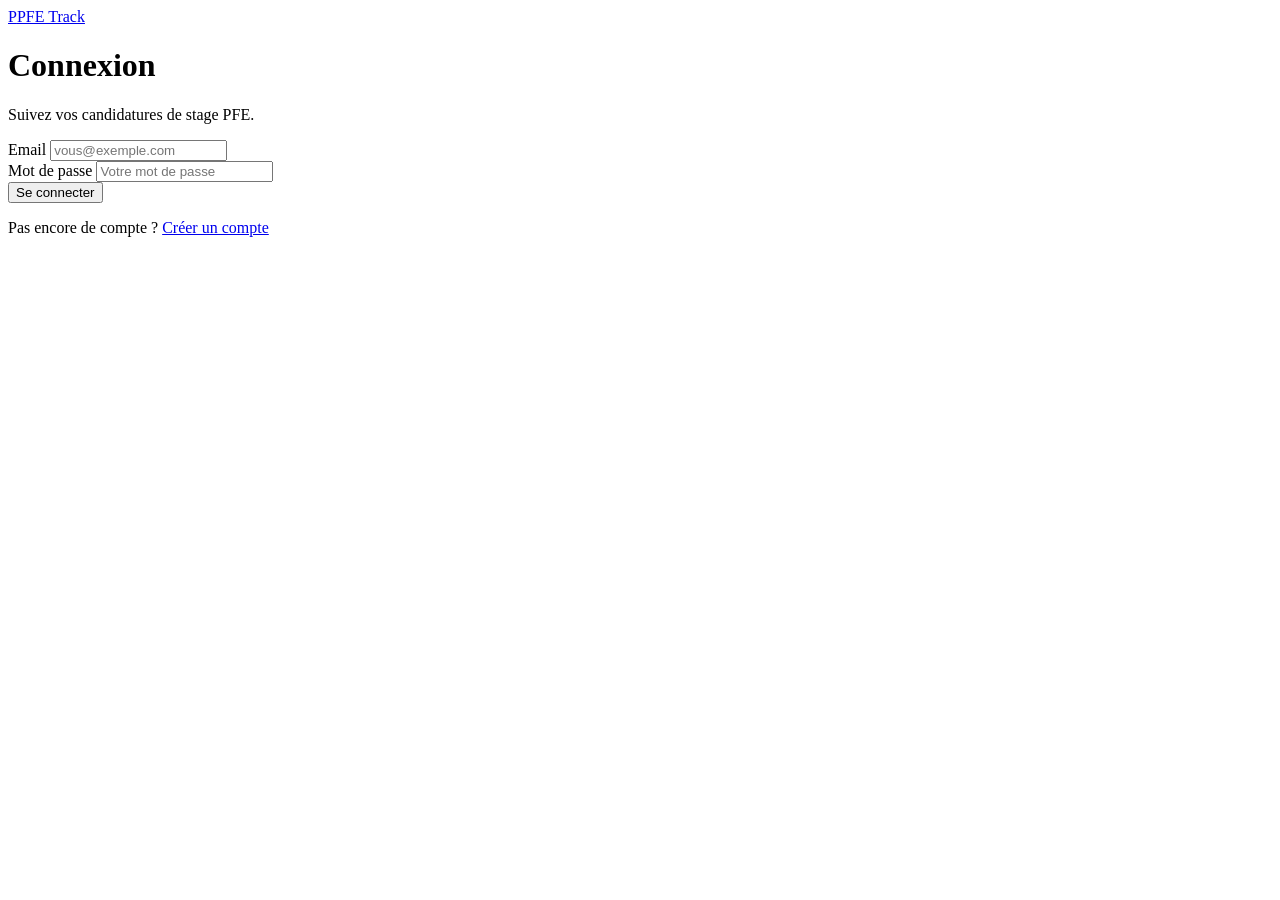
==== frontend/login.html @ f018d50b "Add frontend interfaces" ====
<!DOCTYPE html>
<html lang="fr">
<head>
  <meta charset="UTF-8">
  <meta name="viewport" content="width=device-width, initial-scale=1">
  <title>Connexion — PFE Track</title>
  <link rel="stylesheet" href="css/style.css">
</head>
<body class="auth-page" data-page="login">
  <main class="auth-card">
    <a class="brand" href="index.html"><span class="brand-mark">P</span>PFE Track</a>
    <h1>Connexion</h1>
    <p class="auth-subtitle">Suivez vos candidatures de stage PFE.</p>
 
    <form id="login-form" novalidate>
      <div class="form-group">
        <label for="email" class="required">Email</label>
        <input type="email" id="email" name="email" class="form-control"
               placeholder="vous@exemple.com" autocomplete="email" required>
      </div>
 
      <div class="form-group">
        <label for="password" class="required">Mot de passe</label>
        <input type="password" id="password" name="password" class="form-control"
               placeholder="Votre mot de passe" autocomplete="current-password" required>
      </div>
 
      <button type="submit" class="btn btn-primary btn-block">Se connecter</button>
    </form>
 
    <p class="auth-footer">Pas encore de compte ? <a href="register.html">Créer un compte</a></p>
  </main>
 
  <script src="js/api.js"></script>
  <script src="js/ui.js"></script>
  <script src="js/auth.js"></script>
</body>
</html>
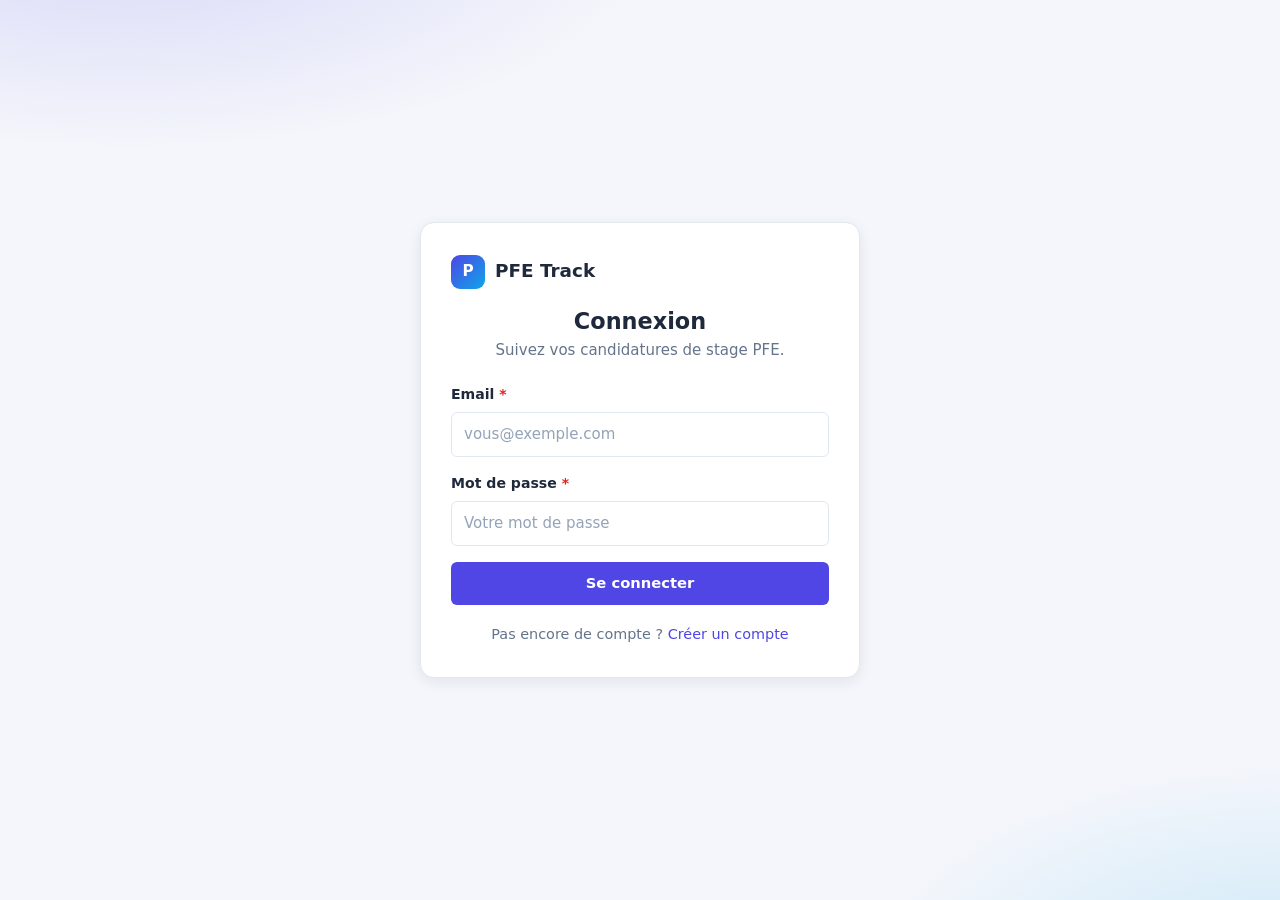
==== commit 273d78a7: "modification de la ligne de connexion sur login.html" ====
--- a/frontend/login.html
+++ b/frontend/login.html
@@ -3,7 +3,7 @@
 <head>
   <meta charset="UTF-8">
   <meta name="viewport" content="width=device-width, initial-scale=1">
-  <title>Connexion — PFE Track</title>
+  <title>CONNEXION — PFE Track</title>
   <link rel="stylesheet" href="css/style.css">
 </head>
 <body class="auth-page" data-page="login">
--- a/frontend/css/style.css
+++ b/frontend/css/style.css
@@ -0,0 +1,855 @@
+/* ==========================================================================
+   PFE Track — style.css
+   Feuille de style commune à toutes les pages.
+ 
+   Conventions utilisées par le JS :
+   - Badge de statut   : class="badge badge--<slug>" où slug = statut en minuscules,
+                         espaces remplacés par "-"
+                         (ex. "Application Sent" -> badge--application-sent)
+   - Badge de priorité : class="badge badge--low | badge--medium | badge--high"
+   - Messages          : .toast-container > .toast.toast--success | --error | --info
+   - Chargement        : .loading-overlay (plein écran) ou .btn.is-loading (bouton)
+   - Masquer           : .hidden
+   ========================================================================== */
+ 
+/* ---------- 1. Variables ---------- */
+:root {
+  --c-primary: #4f46e5;
+  --c-primary-dark: #4338ca;
+  --c-primary-soft: #eef2ff;
+  --c-accent: #0ea5e9;
+ 
+  --c-bg: #f4f6fb;
+  --c-surface: #ffffff;
+  --c-border: #e2e8f0;
+  --c-text: #1e293b;
+  --c-text-muted: #64748b;
+ 
+  --c-success: #16a34a;
+  --c-success-soft: #dcfce7;
+  --c-warning: #d97706;
+  --c-warning-soft: #fef3c7;
+  --c-danger: #dc2626;
+  --c-danger-soft: #fee2e2;
+  --c-info: #0284c7;
+  --c-info-soft: #e0f2fe;
+  --c-violet: #7c3aed;
+  --c-violet-soft: #ede9fe;
+  --c-grey-soft: #f1f5f9;
+ 
+  --radius: 10px;
+  --radius-sm: 6px;
+  --shadow-sm: 0 1px 2px rgba(15, 23, 42, 0.06);
+  --shadow: 0 4px 14px rgba(15, 23, 42, 0.08);
+  --shadow-lg: 0 20px 40px rgba(15, 23, 42, 0.18);
+ 
+  --font: system-ui, -apple-system, "Segoe UI", Roboto, "Helvetica Neue", Arial, sans-serif;
+  --navbar-h: 64px;
+  --transition: 0.18s ease;
+}
+ 
+/* ---------- 2. Reset & base ---------- */
+*,
+*::before,
+*::after {
+  box-sizing: border-box;
+}
+ 
+html {
+  -webkit-text-size-adjust: 100%;
+}
+ 
+body {
+  margin: 0;
+  font-family: var(--font);
+  font-size: 15px;
+  line-height: 1.55;
+  color: var(--c-text);
+  background: var(--c-bg);
+  min-height: 100vh;
+}
+ 
+h1, h2, h3, h4 {
+  margin: 0 0 0.5em;
+  line-height: 1.25;
+  font-weight: 650;
+}
+ 
+h1 { font-size: 1.65rem; }
+h2 { font-size: 1.25rem; }
+h3 { font-size: 1.05rem; }
+ 
+p { margin: 0 0 1em; }
+ 
+a {
+  color: var(--c-primary);
+  text-decoration: none;
+}
+a:hover { text-decoration: underline; }
+ 
+img { max-width: 100%; display: block; }
+ 
+button, input, select, textarea { font: inherit; color: inherit; }
+ 
+:focus-visible {
+  outline: 3px solid rgba(79, 70, 229, 0.45);
+  outline-offset: 2px;
+}
+ 
+.hidden { display: none !important; }
+ 
+.text-muted { color: var(--c-text-muted); }
+.text-center { text-align: center; }
+ 
+.sr-only {
+  position: absolute;
+  width: 1px;
+  height: 1px;
+  padding: 0;
+  margin: -1px;
+  overflow: hidden;
+  clip: rect(0, 0, 0, 0);
+  white-space: nowrap;
+  border: 0;
+}
+ 
+/* ---------- 3. Mise en page ---------- */
+.container {
+  width: 100%;
+  max-width: 1180px;
+  margin: 0 auto;
+  padding: 0 20px;
+}
+ 
+.page {
+  padding: 28px 0 56px;
+}
+ 
+.page-header {
+  display: flex;
+  flex-wrap: wrap;
+  align-items: center;
+  justify-content: space-between;
+  gap: 12px;
+  margin-bottom: 22px;
+}
+ 
+.page-header h1 { margin: 0; }
+.page-header p { margin: 2px 0 0; color: var(--c-text-muted); }
+ 
+.grid-2 {
+  display: grid;
+  grid-template-columns: repeat(2, minmax(0, 1fr));
+  gap: 20px;
+}
+ 
+/* ---------- 4. Navbar ---------- */
+.navbar {
+  position: sticky;
+  top: 0;
+  z-index: 50;
+  height: var(--navbar-h);
+  background: var(--c-surface);
+  border-bottom: 1px solid var(--c-border);
+  box-shadow: var(--shadow-sm);
+}
+ 
+.navbar .container {
+  height: 100%;
+  display: flex;
+  align-items: center;
+  justify-content: space-between;
+  gap: 16px;
+}
+ 
+.brand {
+  display: inline-flex;
+  align-items: center;
+  gap: 10px;
+  font-weight: 700;
+  font-size: 1.15rem;
+  color: var(--c-text);
+}
+.brand:hover { text-decoration: none; }
+ 
+.brand-mark {
+  display: inline-grid;
+  place-items: center;
+  width: 34px;
+  height: 34px;
+  border-radius: 9px;
+  color: #fff;
+  font-size: 0.95rem;
+  background: linear-gradient(135deg, var(--c-primary), var(--c-accent));
+}
+ 
+.nav-links {
+  display: flex;
+  align-items: center;
+  gap: 4px;
+  list-style: none;
+  margin: 0;
+  padding: 0;
+}
+ 
+.nav-links a {
+  display: block;
+  padding: 8px 14px;
+  border-radius: var(--radius-sm);
+  color: var(--c-text-muted);
+  font-weight: 500;
+  transition: background var(--transition), color var(--transition);
+}
+ 
+.nav-links a:hover {
+  background: var(--c-grey-soft);
+  color: var(--c-text);
+  text-decoration: none;
+}
+ 
+.nav-links a.active {
+  background: var(--c-primary-soft);
+  color: var(--c-primary-dark);
+}
+ 
+.nav-user {
+  display: flex;
+  align-items: center;
+  gap: 12px;
+}
+ 
+.nav-user-name {
+  font-size: 0.9rem;
+  color: var(--c-text-muted);
+  max-width: 180px;
+  overflow: hidden;
+  text-overflow: ellipsis;
+  white-space: nowrap;
+}
+ 
+.nav-toggle {
+  display: none;
+  width: 40px;
+  height: 40px;
+  border: 1px solid var(--c-border);
+  border-radius: var(--radius-sm);
+  background: var(--c-surface);
+  cursor: pointer;
+  font-size: 1.2rem;
+  line-height: 1;
+}
+
+.nav-menu {
+  display: flex;
+  align-items: center;
+  gap: 24px;
+}
+ 
+/* ---------- 5. Boutons ---------- */
+.btn {
+  display: inline-flex;
+  align-items: center;
+  justify-content: center;
+  gap: 8px;
+  padding: 9px 18px;
+  border: 1px solid transparent;
+  border-radius: var(--radius-sm);
+  font-weight: 600;
+  font-size: 0.92rem;
+  cursor: pointer;
+  text-decoration: none;
+  transition: background var(--transition), border-color var(--transition),
+    box-shadow var(--transition), transform var(--transition);
+}
+ 
+.btn:hover { text-decoration: none; }
+.btn:active { transform: translateY(1px); }
+ 
+.btn:disabled,
+.btn.is-loading {
+  opacity: 0.65;
+  cursor: not-allowed;
+  pointer-events: none;
+}
+ 
+.btn-primary {
+  background: var(--c-primary);
+  color: #fff;
+}
+.btn-primary:hover { background: var(--c-primary-dark); }
+ 
+.btn-secondary {
+  background: var(--c-surface);
+  color: var(--c-text);
+  border-color: var(--c-border);
+}
+.btn-secondary:hover { background: var(--c-grey-soft); }
+ 
+.btn-danger {
+  background: var(--c-danger);
+  color: #fff;
+}
+.btn-danger:hover { background: #b91c1c; }
+ 
+.btn-ghost {
+  background: transparent;
+  color: var(--c-text-muted);
+}
+.btn-ghost:hover { background: var(--c-grey-soft); color: var(--c-text); }
+ 
+.btn-sm { padding: 5px 10px; font-size: 0.82rem; }
+.btn-block { display: flex; width: 100%; }
+ 
+.btn.is-loading::after {
+  content: "";
+  width: 14px;
+  height: 14px;
+  border: 2px solid currentColor;
+  border-right-color: transparent;
+  border-radius: 50%;
+  animation: spin 0.7s linear infinite;
+}
+ 
+/* ---------- 6. Cartes ---------- */
+.card {
+  background: var(--c-surface);
+  border: 1px solid var(--c-border);
+  border-radius: var(--radius);
+  box-shadow: var(--shadow-sm);
+  padding: 20px;
+}
+ 
+.card-header {
+  display: flex;
+  align-items: center;
+  justify-content: space-between;
+  gap: 12px;
+  margin-bottom: 14px;
+}
+.card-header h2,
+.card-header h3 { margin: 0; }
+ 
+/* ---------- 7. Formulaires ---------- */
+.form-group { margin-bottom: 16px; }
+ 
+.form-row {
+  display: grid;
+  grid-template-columns: repeat(2, minmax(0, 1fr));
+  gap: 16px;
+}
+ 
+label,
+.form-label {
+  display: block;
+  margin-bottom: 6px;
+  font-size: 0.88rem;
+  font-weight: 600;
+}
+ 
+.required::after {
+  content: " *";
+  color: var(--c-danger);
+}
+ 
+.form-control {
+  display: block;
+  width: 100%;
+  padding: 10px 12px;
+  background: var(--c-surface);
+  border: 1px solid var(--c-border);
+  border-radius: var(--radius-sm);
+  transition: border-color var(--transition), box-shadow var(--transition);
+}
+ 
+.form-control::placeholder { color: #94a3b8; }
+ 
+.form-control:focus {
+  outline: none;
+  border-color: var(--c-primary);
+  box-shadow: 0 0 0 3px rgba(79, 70, 229, 0.18);
+}
+ 
+textarea.form-control { min-height: 96px; resize: vertical; }
+ 
+.form-control.is-invalid {
+  border-color: var(--c-danger);
+  background: #fffafa;
+}
+ 
+.form-error {
+  margin-top: 5px;
+  font-size: 0.82rem;
+  color: var(--c-danger);
+}
+ 
+.form-hint {
+  margin-top: 5px;
+  font-size: 0.8rem;
+  color: var(--c-text-muted);
+}
+ 
+.form-actions {
+  display: flex;
+  flex-wrap: wrap;
+  justify-content: flex-end;
+  gap: 10px;
+  margin-top: 8px;
+}
+ 
+.checkbox {
+  display: inline-flex;
+  align-items: center;
+  gap: 8px;
+  margin: 0;
+  font-weight: 500;
+  cursor: pointer;
+}
+ 
+.checkbox input,
+.task-check {
+  width: 18px;
+  height: 18px;
+  accent-color: var(--c-primary);
+  cursor: pointer;
+}
+ 
+/* Alerte (erreurs API affichées dans un formulaire) */
+.alert {
+  padding: 11px 14px;
+  margin-bottom: 16px;
+  border-radius: var(--radius-sm);
+  border: 1px solid transparent;
+  font-size: 0.9rem;
+}
+.alert--error   { background: var(--c-danger-soft);  border-color: #fecaca; color: #991b1b; }
+.alert--success { background: var(--c-success-soft); border-color: #bbf7d0; color: #166534; }
+.alert--info    { background: var(--c-info-soft);    border-color: #bae6fd; color: #075985; }
+ 
+/* ---------- 8. Pages d'authentification & accueil ---------- */
+.auth-page {
+  min-height: 100vh;
+  display: grid;
+  place-items: center;
+  padding: 24px 16px;
+  background:
+    radial-gradient(900px 400px at 10% -10%, rgba(79, 70, 229, 0.18), transparent 60%),
+    radial-gradient(700px 380px at 100% 110%, rgba(14, 165, 233, 0.18), transparent 60%),
+    var(--c-bg);
+}
+ 
+.auth-card {
+  width: 100%;
+  max-width: 440px;
+  padding: 32px 30px;
+  background: var(--c-surface);
+  border: 1px solid var(--c-border);
+  border-radius: 14px;
+  box-shadow: var(--shadow);
+}
+ 
+.auth-card .brand { justify-content: center; margin-bottom: 18px; }
+.auth-card h1 { text-align: center; font-size: 1.4rem; margin-bottom: 4px; }
+.auth-subtitle { text-align: center; color: var(--c-text-muted); margin-bottom: 22px; }
+.auth-footer { margin: 18px 0 0; text-align: center; font-size: 0.9rem; color: var(--c-text-muted); }
+ 
+/* ---------- 9. Statistiques (dashboard) ---------- */
+.stats-grid {
+  display: grid;
+  grid-template-columns: repeat(auto-fit, minmax(190px, 1fr));
+  gap: 16px;
+  margin-bottom: 24px;
+}
+ 
+.stat-card {
+  display: flex;
+  align-items: center;
+  gap: 14px;
+  padding: 18px;
+  background: var(--c-surface);
+  border: 1px solid var(--c-border);
+  border-radius: var(--radius);
+  box-shadow: var(--shadow-sm);
+}
+ 
+.stat-icon {
+  flex: none;
+  display: grid;
+  place-items: center;
+  width: 46px;
+  height: 46px;
+  border-radius: 12px;
+  font-size: 1.3rem;
+  background: var(--c-primary-soft);
+}
+ 
+.stat-value { font-size: 1.75rem; font-weight: 700; line-height: 1.1; }
+.stat-label { font-size: 0.82rem; color: var(--c-text-muted); }
+ 
+.stat-card--info    .stat-icon { background: var(--c-info-soft); }
+.stat-card--warning .stat-icon { background: var(--c-warning-soft); }
+.stat-card--violet  .stat-icon { background: var(--c-violet-soft); }
+.stat-card--success .stat-icon { background: var(--c-success-soft); }
+.stat-card--danger  .stat-icon { background: var(--c-danger-soft); }
+ 
+/* ---------- 10. Badges ---------- */
+.badge {
+  display: inline-block;
+  padding: 3px 10px;
+  border-radius: 999px;
+  font-size: 0.76rem;
+  font-weight: 600;
+  white-space: nowrap;
+  background: var(--c-grey-soft);
+  color: var(--c-text-muted);
+}
+ 
+/* Statuts des candidatures */
+.badge--to-contact            { background: var(--c-grey-soft);    color: #475569; }
+.badge--application-sent      { background: var(--c-info-soft);    color: #075985; }
+.badge--waiting-for-response  { background: var(--c-warning-soft); color: #92400e; }
+.badge--interview-scheduled   { background: var(--c-violet-soft);  color: #5b21b6; }
+.badge--accepted              { background: var(--c-success-soft); color: #166534; }
+.badge--rejected              { background: var(--c-danger-soft);  color: #991b1b; }
+ 
+/* Priorités des tâches */
+.badge--low    { background: var(--c-success-soft); color: #166534; }
+.badge--medium { background: var(--c-warning-soft); color: #92400e; }
+.badge--high   { background: var(--c-danger-soft);  color: #991b1b; }
+ 
+/* ---------- 11. Barre d'outils (recherche / filtres) ---------- */
+.toolbar {
+  display: flex;
+  flex-wrap: wrap;
+  align-items: center;
+  gap: 12px;
+  margin-bottom: 16px;
+}
+ 
+.toolbar .form-control { width: auto; min-width: 180px; }
+.toolbar .search { flex: 1 1 240px; }
+.toolbar .search .form-control { width: 100%; }
+ 
+/* ---------- 12. Tableaux ---------- */
+.table-wrapper {
+  overflow-x: auto;
+  background: var(--c-surface);
+  border: 1px solid var(--c-border);
+  border-radius: var(--radius);
+  box-shadow: var(--shadow-sm);
+}
+ 
+.table {
+  width: 100%;
+  border-collapse: collapse;
+  font-size: 0.92rem;
+}
+ 
+.table th,
+.table td {
+  padding: 12px 14px;
+  text-align: left;
+  vertical-align: middle;
+  border-bottom: 1px solid var(--c-border);
+}
+ 
+.table th {
+  font-size: 0.78rem;
+  text-transform: uppercase;
+  letter-spacing: 0.04em;
+  color: var(--c-text-muted);
+  background: #f8fafc;
+  white-space: nowrap;
+}
+ 
+.table tbody tr:last-child td { border-bottom: 0; }
+.table tbody tr:hover { background: #f8fafc; }
+ 
+.table .cell-title { font-weight: 600; }
+.table .cell-sub { display: block; font-size: 0.8rem; color: var(--c-text-muted); }
+ 
+.table-actions {
+  display: flex;
+  gap: 6px;
+  justify-content: flex-end;
+  white-space: nowrap;
+}
+ 
+/* ---------- 13. Listes (tâches, activités) ---------- */
+.list { list-style: none; margin: 0; padding: 0; }
+ 
+.list-item {
+  display: flex;
+  align-items: flex-start;
+  gap: 12px;
+  padding: 12px 0;
+  border-bottom: 1px solid var(--c-border);
+}
+.list-item:last-child { border-bottom: 0; }
+ 
+.list-item-body { flex: 1; min-width: 0; }
+.list-item-title { font-weight: 600; word-break: break-word; }
+.list-item-meta {
+  display: flex;
+  flex-wrap: wrap;
+  gap: 8px 12px;
+  margin-top: 4px;
+  font-size: 0.82rem;
+  color: var(--c-text-muted);
+}
+ 
+.task-item.is-completed .list-item-title {
+  text-decoration: line-through;
+  color: var(--c-text-muted);
+}
+ 
+.task-item.is-overdue .due { color: var(--c-danger); font-weight: 600; }
+ 
+.task-card-list {
+  background: var(--c-surface);
+  border: 1px solid var(--c-border);
+  border-radius: var(--radius);
+  box-shadow: var(--shadow-sm);
+  padding: 4px 18px;
+}
+ 
+/* ---------- 14. État vide / chargement ---------- */
+.empty-state {
+  padding: 36px 16px;
+  text-align: center;
+  color: var(--c-text-muted);
+}
+.empty-state strong { display: block; margin-bottom: 4px; color: var(--c-text); }
+ 
+.spinner {
+  display: inline-block;
+  width: 36px;
+  height: 36px;
+  border: 4px solid var(--c-primary-soft);
+  border-top-color: var(--c-primary);
+  border-radius: 50%;
+  animation: spin 0.8s linear infinite;
+}
+ 
+.loading-block {
+  display: flex;
+  align-items: center;
+  justify-content: center;
+  gap: 12px;
+  padding: 36px 16px;
+  color: var(--c-text-muted);
+}
+ 
+.loading-overlay {
+  position: fixed;
+  inset: 0;
+  z-index: 200;
+  display: grid;
+  place-items: center;
+  background: rgba(244, 246, 251, 0.75);
+  backdrop-filter: blur(2px);
+}
+ 
+@keyframes spin { to { transform: rotate(360deg); } }
+ 
+/* ---------- 15. Modales ---------- */
+.modal-overlay {
+  position: fixed;
+  inset: 0;
+  z-index: 100;
+  display: flex;
+  align-items: flex-start;
+  justify-content: center;
+  padding: 40px 16px;
+  overflow-y: auto;
+  background: rgba(15, 23, 42, 0.5);
+}
+ 
+.modal {
+  width: 100%;
+  max-width: 640px;
+  background: var(--c-surface);
+  border-radius: 14px;
+  box-shadow: var(--shadow-lg);
+  animation: modal-in 0.2s ease;
+}
+ 
+.modal--sm { max-width: 420px; }
+ 
+.modal-header {
+  display: flex;
+  align-items: center;
+  justify-content: space-between;
+  gap: 12px;
+  padding: 18px 22px;
+  border-bottom: 1px solid var(--c-border);
+}
+.modal-header h2 { margin: 0; font-size: 1.15rem; }
+ 
+.modal-close {
+  width: 34px;
+  height: 34px;
+  border: 0;
+  border-radius: var(--radius-sm);
+  background: transparent;
+  font-size: 1.4rem;
+  line-height: 1;
+  color: var(--c-text-muted);
+  cursor: pointer;
+}
+.modal-close:hover { background: var(--c-grey-soft); color: var(--c-text); }
+ 
+.modal-body { padding: 22px; }
+ 
+.modal-footer {
+  display: flex;
+  justify-content: flex-end;
+  gap: 10px;
+  padding: 14px 22px;
+  border-top: 1px solid var(--c-border);
+}
+ 
+@keyframes modal-in {
+  from { opacity: 0; transform: translateY(-10px); }
+  to   { opacity: 1; transform: translateY(0); }
+}
+ 
+/* ---------- 16. Toasts (messages de confirmation) ---------- */
+.toast-container {
+  position: fixed;
+  top: 16px;
+  right: 16px;
+  z-index: 300;
+  display: flex;
+  flex-direction: column;
+  gap: 10px;
+  width: min(360px, calc(100vw - 32px));
+}
+ 
+.toast {
+  display: flex;
+  align-items: flex-start;
+  gap: 10px;
+  padding: 12px 14px;
+  background: var(--c-surface);
+  border: 1px solid var(--c-border);
+  border-left-width: 4px;
+  border-radius: var(--radius-sm);
+  box-shadow: var(--shadow);
+  font-size: 0.9rem;
+  animation: toast-in 0.25s ease;
+}
+ 
+.toast--success { border-left-color: var(--c-success); }
+.toast--error   { border-left-color: var(--c-danger); }
+.toast--info    { border-left-color: var(--c-info); }
+ 
+.toast-message { flex: 1; }
+ 
+.toast-close {
+  border: 0;
+  background: transparent;
+  font-size: 1.1rem;
+  line-height: 1;
+  color: var(--c-text-muted);
+  cursor: pointer;
+}
+ 
+@keyframes toast-in {
+  from { opacity: 0; transform: translateX(20px); }
+  to   { opacity: 1; transform: translateX(0); }
+}
+ 
+/* ---------- 17. Responsive ---------- */
+ 
+/* Tablette */
+@media (max-width: 900px) {
+  .grid-2 { grid-template-columns: 1fr; }
+  .nav-user-name { display: none; }
+}
+ 
+/* Mobile : navigation repliable */
+@media (max-width: 768px) {
+  .nav-toggle { display: inline-grid; place-items: center; }
+ 
+  .nav-menu {
+    position: absolute;
+    top: var(--navbar-h);
+    left: 0;
+    right: 0;
+    display: none;
+    flex-direction: column;
+    align-items: stretch;
+    gap: 8px;
+    padding: 12px 20px 16px;
+    background: var(--c-surface);
+    border-bottom: 1px solid var(--c-border);
+    box-shadow: var(--shadow);
+  }
+  .nav-menu.open { display: flex; }
+ 
+  .nav-links { flex-direction: column; align-items: stretch; }
+  .nav-user { justify-content: space-between; padding-top: 8px; border-top: 1px solid var(--c-border); }
+  .nav-user-name { display: block; }
+}
+ 
+/* Petit mobile : tableaux transformés en cartes (utiliser data-label sur les <td>) */
+@media (max-width: 640px) {
+  body { font-size: 14.5px; }
+  h1 { font-size: 1.4rem; }
+  .container { padding: 0 14px; }
+  .form-row { grid-template-columns: 1fr; }
+  .auth-card { padding: 26px 20px; }
+  .toolbar .form-control { width: 100%; }
+  .toolbar .btn { width: 100%; }
+ 
+  .table-wrapper { background: transparent; border: 0; box-shadow: none; overflow: visible; }
+  .table thead { display: none; }
+  .table,
+  .table tbody,
+  .table tr,
+  .table td { display: block; width: 100%; }
+ 
+  .table tr {
+    margin-bottom: 14px;
+    background: var(--c-surface);
+    border: 1px solid var(--c-border);
+    border-radius: var(--radius);
+    box-shadow: var(--shadow-sm);
+  }
+ 
+  .table td {
+    display: flex;
+    justify-content: space-between;
+    align-items: center;
+    gap: 14px;
+    text-align: right;
+    padding: 10px 14px;
+  }
+ 
+  .table td::before {
+    content: attr(data-label);
+    flex: none;
+    font-size: 0.75rem;
+    font-weight: 600;
+    text-transform: uppercase;
+    letter-spacing: 0.04em;
+    color: var(--c-text-muted);
+    text-align: left;
+  }
+ 
+  .table td[data-label="Actions"] { justify-content: flex-end; }
+  .table td[data-label="Actions"]::before { display: none; }
+ 
+  .modal-overlay { padding: 16px 10px; }
+  .modal-body { padding: 16px; }
+}
+ 
+/* Préférence de mouvement réduit */
+@media (prefers-reduced-motion: reduce) {
+  *, *::before, *::after {
+    animation-duration: 0.01ms !important;
+    transition-duration: 0.01ms !important;
+  }
+}
+
+
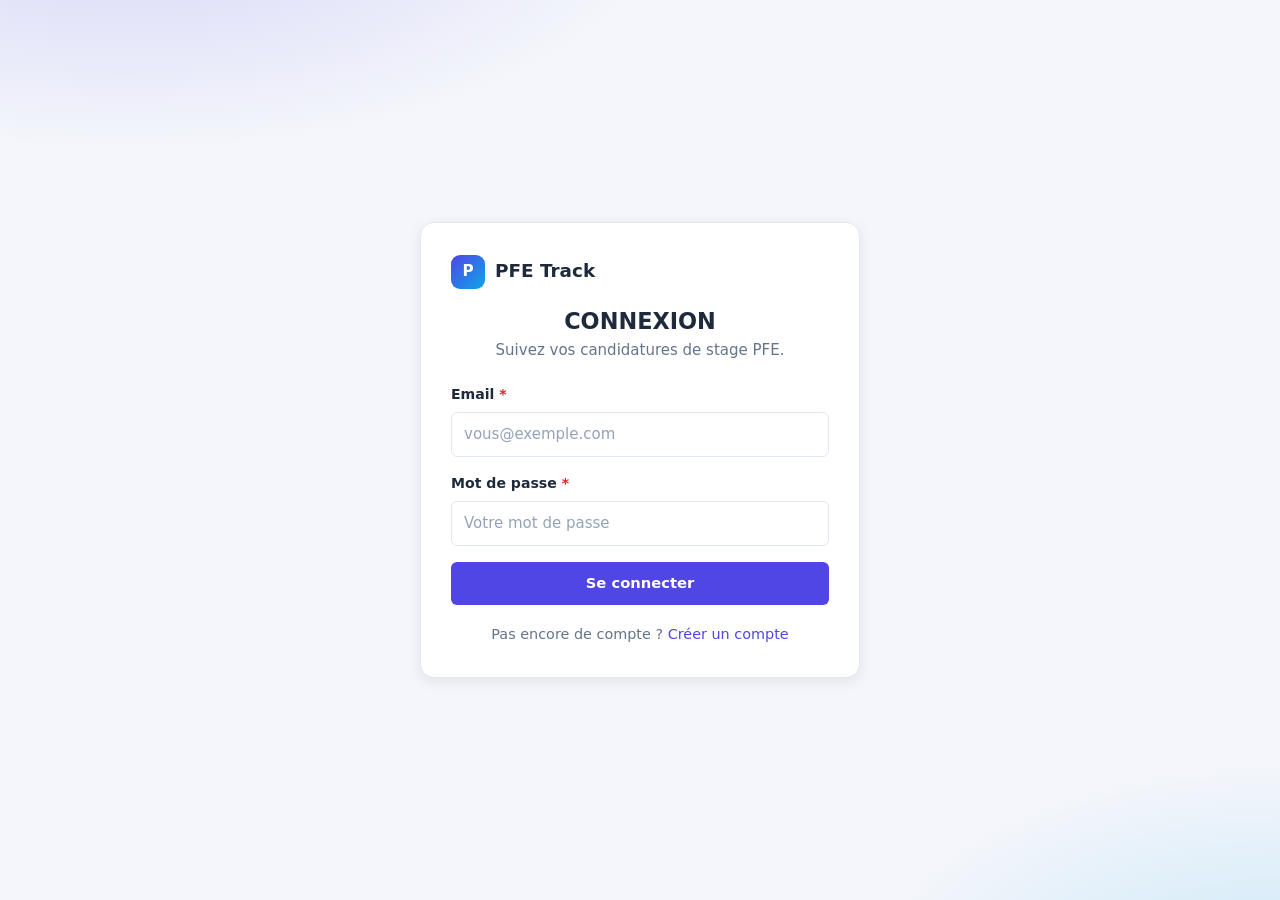
==== commit 8f66f4ac: "Modif minimal pour visualiser le déclenchement automatique de Jenkins" ====
--- a/frontend/login.html
+++ b/frontend/login.html
@@ -9,7 +9,7 @@
 <body class="auth-page" data-page="login">
   <main class="auth-card">
     <a class="brand" href="index.html"><span class="brand-mark">P</span>PFE Track</a>
-    <h1>Connexion</h1>
+    <h1>CONNEXION</h1>
     <p class="auth-subtitle">Suivez vos candidatures de stage PFE.</p>
  
     <form id="login-form" novalidate>
